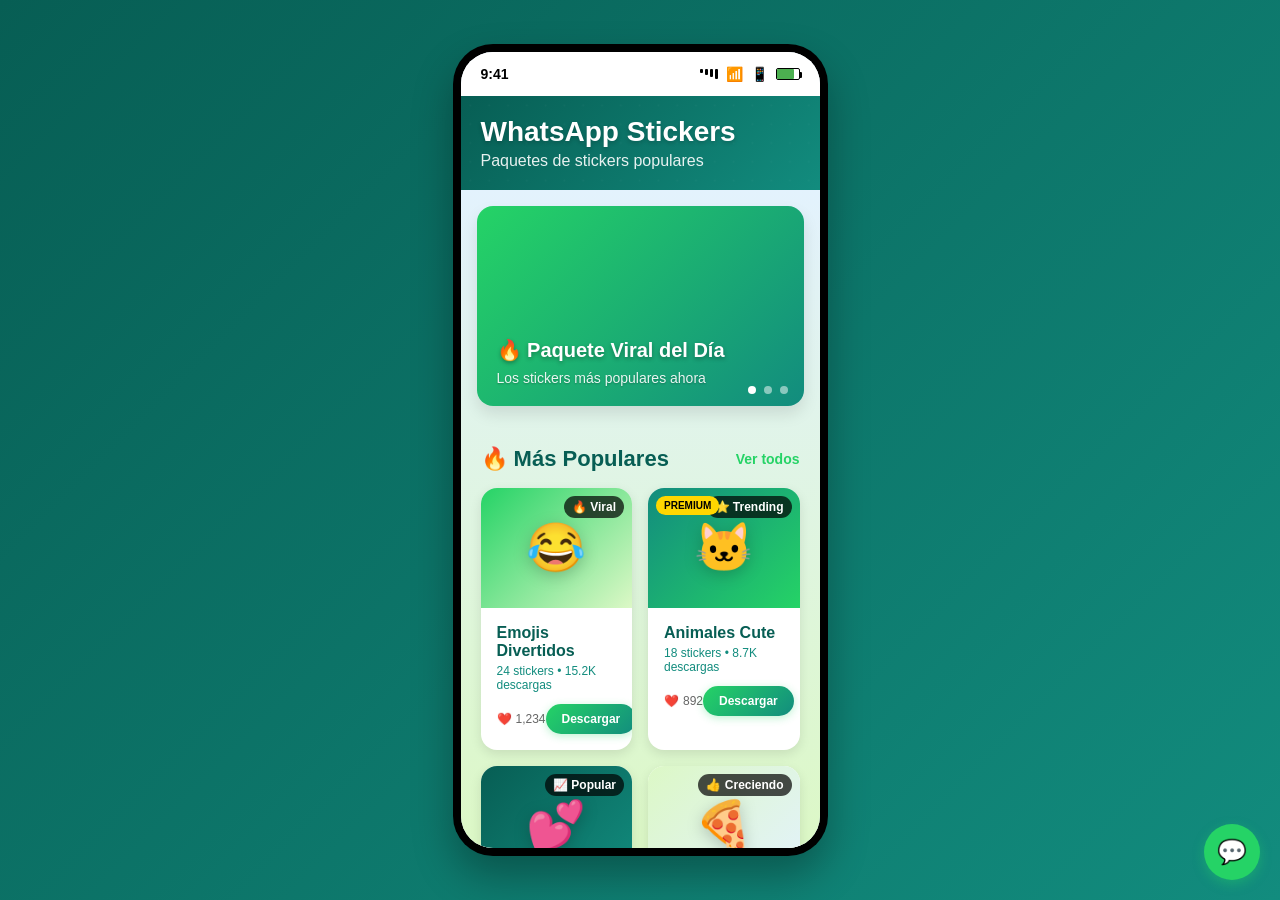
==== mobile_preview/mobile_app_preview.html @ 0014c50a "auto-commit for f7a5cd23-38b1-4c80-8bac-7aea93cbedb6" ====
<!DOCTYPE html>
<html lang="es">
<head>
    <meta charset="UTF-8">
    <meta name="viewport" content="width=device-width, initial-scale=1.0">
    <title>WhatsApp Stickers - Vista Móvil</title>
    <style>
        * {
            margin: 0;
            padding: 0;
            box-sizing: border-box;
        }

        body {
            font-family: -apple-system, BlinkMacSystemFont, 'Segoe UI', Roboto, sans-serif;
            background: linear-gradient(135deg, #075E54 0%, #128C7E 100%);
            min-height: 100vh;
            display: flex;
            justify-content: center;
            align-items: center;
            padding: 20px;
        }

        .phone-container {
            width: 375px;
            height: 812px;
            background: #000;
            border-radius: 40px;
            padding: 8px;
            box-shadow: 0 20px 40px rgba(0,0,0,0.3);
            position: relative;
        }

        .phone-screen {
            width: 100%;
            height: 100%;
            background: #E3F2FD;
            border-radius: 32px;
            overflow: hidden;
            display: flex;
            flex-direction: column;
        }

        /* Status Bar */
        .status-bar {
            height: 44px;
            background: #fff;
            display: flex;
            justify-content: space-between;
            align-items: center;
            padding: 0 20px;
            font-size: 14px;
            font-weight: 600;
        }

        .status-left {
            display: flex;
            align-items: center;
            gap: 4px;
        }

        .signal-bars {
            display: flex;
            gap: 2px;
        }

        .bar {
            width: 3px;
            background: #000;
            border-radius: 1px;
        }

        .bar:nth-child(1) { height: 4px; }
        .bar:nth-child(2) { height: 6px; }
        .bar:nth-child(3) { height: 8px; }
        .bar:nth-child(4) { height: 10px; }

        .status-right {
            display: flex;
            align-items: center;
            gap: 8px;
        }

        .battery {
            width: 24px;
            height: 12px;
            border: 1px solid #000;
            border-radius: 2px;
            position: relative;
        }

        .battery::after {
            content: '';
            position: absolute;
            right: -3px;
            top: 3px;
            width: 2px;
            height: 6px;
            background: #000;
            border-radius: 0 1px 1px 0;
        }

        .battery-fill {
            width: 80%;
            height: 100%;
            background: #4CAF50;
            border-radius: 1px;
        }

        /* Header */
        .app-header {
            background: linear-gradient(135deg, #075E54 0%, #128C7E 100%);
            padding: 20px;
            color: white;
            position: relative;
            overflow: hidden;
        }

        .app-header::before {
            content: '';
            position: absolute;
            top: 0;
            left: 0;
            right: 0;
            bottom: 0;
            background: url('data:image/svg+xml,<svg xmlns="http://www.w3.org/2000/svg" viewBox="0 0 100 100"><defs><pattern id="whatsapp-pattern" x="0" y="0" width="20" height="20" patternUnits="userSpaceOnUse"><circle cx="10" cy="10" r="1" fill="rgba(255,255,255,0.1)"/></pattern></defs><rect width="100" height="100" fill="url(%23whatsapp-pattern)"/></svg>');
            opacity: 0.3;
        }

        .header-title {
            font-size: 28px;
            font-weight: 700;
            color: white;
            margin: 0;
            position: relative;
            z-index: 2;
            text-shadow: 0 2px 4px rgba(0,0,0,0.2);
        }

        .header-subtitle {
            font-size: 16px;
            color: rgba(255,255,255,0.9);
            margin-top: 4px;
            position: relative;
            z-index: 2;
        }

        /* Main Content */
        .main-content {
            flex: 1;
            overflow-y: auto;
            background: linear-gradient(to bottom, #E3F2FD 0%, #DCF8C6 100%);
        }

        /* Banner Slider */
        .banner-slider {
            height: 200px;
            margin: 16px;
            border-radius: 16px;
            overflow: hidden;
            position: relative;
            box-shadow: 0 8px 16px rgba(0,0,0,0.1);
        }

        .banner-slide {
            width: 100%;
            height: 100%;
            position: absolute;
            top: 0;
            left: 0;
            opacity: 0;
            transition: opacity 0.5s ease-in-out;
            background: linear-gradient(135deg, #ff6b6b, #4ecdc4);
            display: flex;
            align-items: end;
            padding: 20px;
            color: white;
        }

        .banner-slide.active {
            opacity: 1;
        }

        .banner-slide.banner-1 {
            background: linear-gradient(135deg, #25D366, #128C7E);
        }

        .banner-slide.banner-2 {
            background: linear-gradient(135deg, #075E54, #25D366);
        }

        .banner-slide.banner-3 {
            background: linear-gradient(135deg, #DCF8C6, #25D366);
            color: #075E54;
        }

        .banner-content h3 {
            font-size: 20px;
            font-weight: 700;
            margin-bottom: 8px;
            text-shadow: 0 2px 4px rgba(0,0,0,0.3);
        }

        .banner-content p {
            font-size: 14px;
            opacity: 0.9;
            text-shadow: 0 1px 2px rgba(0,0,0,0.3);
        }

        .banner-indicators {
            position: absolute;
            bottom: 12px;
            right: 16px;
            display: flex;
            gap: 8px;
        }

        .indicator {
            width: 8px;
            height: 8px;
            border-radius: 50%;
            background: rgba(255,255,255,0.5);
            transition: background 0.3s;
        }

        .indicator.active {
            background: white;
        }

        /* Section Headers */
        .section-header {
            padding: 24px 20px 16px;
            display: flex;
            justify-content: space-between;
            align-items: center;
        }

        .section-title {
            font-size: 22px;
            font-weight: 700;
            color: #075E54;
        }

        .view-all {
            font-size: 14px;
            color: #25D366;
            font-weight: 600;
        }

        /* Package Grid */
        .packages-grid {
            display: grid;
            grid-template-columns: 1fr 1fr;
            gap: 16px;
            padding: 0 20px 20px;
        }

        .package-card {
            background: white;
            border-radius: 16px;
            overflow: hidden;
            box-shadow: 0 4px 12px rgba(0,0,0,0.1);
            transition: transform 0.2s, box-shadow 0.2s;
            cursor: pointer;
        }

        .package-card:hover {
            transform: translateY(-2px);
            box-shadow: 0 8px 20px rgba(0,0,0,0.15);
        }

        .package-preview {
            width: 100%;
            height: 120px;
            background: linear-gradient(135deg, #f093fb, #f5576c);
            display: flex;
            align-items: center;
            justify-content: center;
            position: relative;
        }

        .package-preview.preview-1 {
            background: linear-gradient(135deg, #25D366, #DCF8C6);
        }

        .package-preview.preview-2 {
            background: linear-gradient(135deg, #128C7E, #25D366);
        }

        .package-preview.preview-3 {
            background: linear-gradient(135deg, #075E54, #128C7E);
        }

        .package-preview.preview-4 {
            background: linear-gradient(135deg, #DCF8C6, #E3F2FD);
        }

        .package-preview.preview-5 {
            background: linear-gradient(135deg, #25D366, #E3F2FD);
        }

        .package-preview.preview-6 {
            background: linear-gradient(135deg, #128C7E, #DCF8C6);
        }

        .sticker-preview {
            font-size: 48px;
            filter: drop-shadow(0 4px 8px rgba(0,0,0,0.2));
        }

        .popularity-badge {
            position: absolute;
            top: 8px;
            right: 8px;
            background: rgba(0,0,0,0.7);
            color: white;
            padding: 4px 8px;
            border-radius: 12px;
            font-size: 12px;
            font-weight: 600;
        }

        .premium-badge {
            position: absolute;
            top: 8px;
            left: 8px;
            background: #FFD700;
            color: #000;
            padding: 4px 8px;
            border-radius: 12px;
            font-size: 10px;
            font-weight: 700;
        }

        .package-info {
            padding: 16px;
        }

        .package-name {
            font-size: 16px;
            font-weight: 600;
            color: #075E54;
            margin-bottom: 4px;
        }

        .package-stats {
            font-size: 12px;
            color: #128C7E;
            margin-bottom: 12px;
            font-weight: 500;
        }

        .package-actions {
            display: flex;
            justify-content: space-between;
            align-items: center;
        }

        .like-button {
            display: flex;
            align-items: center;
            gap: 4px;
            background: none;
            border: none;
            color: #666;
            font-size: 12px;
            cursor: pointer;
            transition: color 0.2s;
        }

        .like-button.liked {
            color: #25D366;
        }

        .download-button {
            background: linear-gradient(135deg, #25D366, #128C7E);
            color: white;
            border: none;
            padding: 8px 16px;
            border-radius: 20px;
            font-size: 12px;
            font-weight: 600;
            cursor: pointer;
            transition: all 0.2s;
            box-shadow: 0 2px 8px rgba(37, 211, 102, 0.3);
        }

        .download-button:hover {
            background: linear-gradient(135deg, #128C7E, #075E54);
            transform: translateY(-1px);
            box-shadow: 0 4px 12px rgba(37, 211, 102, 0.4);
        }

        /* Social Media Section */
        .social-section {
            background: white;
            margin: 20px;
            border-radius: 16px;
            padding: 20px;
            box-shadow: 0 4px 12px rgba(0,0,0,0.1);
        }

        .social-header {
            font-size: 18px;
            font-weight: 600;
            color: #075E54;
            margin-bottom: 16px;
            text-align: center;
        }

        .social-links {
            display: flex;
            justify-content: space-around;
            flex-wrap: wrap;
            gap: 16px;
        }

        .social-link {
            display: flex;
            flex-direction: column;
            align-items: center;
            text-decoration: none;
            color: #666;
            transition: transform 0.2s;
        }

        .social-link:hover {
            transform: scale(1.1);
        }

        .social-icon {
            width: 48px;
            height: 48px;
            border-radius: 12px;
            display: flex;
            align-items: center;
            justify-content: center;
            font-size: 24px;
            color: white;
            margin-bottom: 8px;
        }

        .social-tiktok { background: #000; }
        .social-instagram { background: linear-gradient(45deg, #f09433, #e6683c, #dc2743, #cc2366, #bc1888); }
        .social-facebook { background: #1877f2; }
        .social-twitter { background: #000; }
        .social-whatsapp { background: linear-gradient(135deg, #25D366, #128C7E); }

        .social-name {
            font-size: 12px;
            font-weight: 500;
        }

        /* Modal for Package Detail */
        .modal-overlay {
            position: fixed;
            top: 0;
            left: 0;
            right: 0;
            bottom: 0;
            background: rgba(0,0,0,0.5);
            z-index: 1000;
            display: none;
            align-items: center;
            justify-content: center;
        }

        .modal-content {
            background: white;
            width: 90%;
            max-width: 400px;
            border-radius: 20px;
            padding: 24px;
            text-align: center;
        }

        .modal-close {
            position: absolute;
            top: 16px;
            right: 16px;
            background: none;
            border: none;
            font-size: 24px;
            cursor: pointer;
        }

        .sticker-grid {
            display: grid;
            grid-template-columns: repeat(4, 1fr);
            gap: 8px;
            margin: 20px 0;
        }

        .sticker-item {
            aspect-ratio: 1;
            background: #f0f0f0;
            border-radius: 12px;
            display: flex;
            align-items: center;
            justify-content: center;
            font-size: 32px;
        }

        .share-whatsapp {
            background: #25d366;
            color: white;
            border: none;
            padding: 16px 32px;
            border-radius: 25px;
            font-size: 16px;
            font-weight: 600;
            cursor: pointer;
            width: 100%;
            margin-top: 16px;
        }

        /* Floating Action Button */
        .fab {
            position: fixed;
            bottom: 20px;
            right: 20px;
            width: 56px;
            height: 56px;
            border-radius: 50%;
            background: #25d366;
            color: white;
            border: none;
            font-size: 24px;
            cursor: pointer;
            box-shadow: 0 4px 12px rgba(37, 211, 102, 0.4);
            z-index: 100;
        }

        @keyframes pulse {
            0% { transform: scale(1); }
            50% { transform: scale(1.1); }
            100% { transform: scale(1); }
        }

        .pulse {
            animation: pulse 2s infinite;
        }

        /* Responsive */
        @media (max-width: 480px) {
            .phone-container {
                width: 100%;
                height: 100vh;
                border-radius: 0;
                padding: 0;
            }

            .phone-screen {
                border-radius: 0;
            }
        }
    </style>
</head>
<body>
    <div class="phone-container">
        <div class="phone-screen">
            <!-- Status Bar -->
            <div class="status-bar">
                <div class="status-left">
                    <span>9:41</span>
                </div>
                <div class="status-right">
                    <div class="signal-bars">
                        <div class="bar"></div>
                        <div class="bar"></div>
                        <div class="bar"></div>
                        <div class="bar"></div>
                    </div>
                    <span>📶</span>
                    <span>📱</span>
                    <div class="battery">
                        <div class="battery-fill"></div>
                    </div>
                </div>
            </div>

            <!-- App Header -->
            <div class="app-header">
                <h1 class="header-title">WhatsApp Stickers</h1>
                <p class="header-subtitle">Paquetes de stickers populares</p>
            </div>

            <!-- Main Content -->
            <div class="main-content">
                <!-- Banner Slider -->
                <div class="banner-slider">
                    <div class="banner-slide banner-1 active">
                        <div class="banner-content">
                            <h3>🔥 Paquete Viral del Día</h3>
                            <p>Los stickers más populares ahora</p>
                        </div>
                    </div>
                    <div class="banner-slide banner-2">
                        <div class="banner-content">
                            <h3>⭐ Nuevos Paquetes</h3>
                            <p>Recién agregados para ti</p>
                        </div>
                    </div>
                    <div class="banner-slide banner-3">
                        <div class="banner-content">
                            <h3>💝 Premium Gratis</h3>
                            <p>Prueba premium por tiempo limitado</p>
                        </div>
                    </div>
                    <div class="banner-indicators">
                        <div class="indicator active"></div>
                        <div class="indicator"></div>
                        <div class="indicator"></div>
                    </div>
                </div>

                <!-- Popular Packages Section -->
                <div class="section-header">
                    <h2 class="section-title">🔥 Más Populares</h2>
                    <span class="view-all">Ver todos</span>
                </div>

                <div class="packages-grid">
                    <div class="package-card" onclick="openPackageDetail('Emojis Divertidos', 'emoji')">
                        <div class="package-preview preview-1">
                            <div class="sticker-preview">😂</div>
                            <div class="popularity-badge">🔥 Viral</div>
                        </div>
                        <div class="package-info">
                            <div class="package-name">Emojis Divertidos</div>
                            <div class="package-stats">24 stickers • 15.2K descargas</div>
                            <div class="package-actions">
                                <button class="like-button" onclick="toggleLike(this, event)">
                                    ❤️ <span>1,234</span>
                                </button>
                                <button class="download-button" onclick="downloadPackage(event)">Descargar</button>
                            </div>
                        </div>
                    </div>

                    <div class="package-card" onclick="openPackageDetail('Animales Cute', 'animals')">
                        <div class="package-preview preview-2">
                            <div class="sticker-preview">🐱</div>
                            <div class="popularity-badge">⭐ Trending</div>
                            <div class="premium-badge">PREMIUM</div>
                        </div>
                        <div class="package-info">
                            <div class="package-name">Animales Cute</div>
                            <div class="package-stats">18 stickers • 8.7K descargas</div>
                            <div class="package-actions">
                                <button class="like-button" onclick="toggleLike(this, event)">
                                    ❤️ <span>892</span>
                                </button>
                                <button class="download-button" onclick="downloadPackage(event)">Descargar</button>
                            </div>
                        </div>
                    </div>

                    <div class="package-card" onclick="openPackageDetail('Amor y Corazones', 'love')">
                        <div class="package-preview preview-3">
                            <div class="sticker-preview">💕</div>
                            <div class="popularity-badge">📈 Popular</div>
                        </div>
                        <div class="package-info">
                            <div class="package-name">Amor y Corazones</div>
                            <div class="package-stats">20 stickers • 6.3K descargas</div>
                            <div class="package-actions">
                                <button class="like-button" onclick="toggleLike(this, event)">
                                    ❤️ <span>756</span>
                                </button>
                                <button class="download-button" onclick="downloadPackage(event)">Descargar</button>
                            </div>
                        </div>
                    </div>

                    <div class="package-card" onclick="openPackageDetail('Comida Kawaii', 'food')">
                        <div class="package-preview preview-4">
                            <div class="sticker-preview">🍕</div>
                            <div class="popularity-badge">👍 Creciendo</div>
                        </div>
                        <div class="package-info">
                            <div class="package-name">Comida Kawaii</div>
                            <div class="package-stats">16 stickers • 3.1K descargas</div>
                            <div class="package-actions">
                                <button class="like-button" onclick="toggleLike(this, event)">
                                    ❤️ <span>423</span>
                                </button>
                                <button class="download-button" onclick="downloadPackage(event)">Descargar</button>
                            </div>
                        </div>
                    </div>

                    <div class="package-card" onclick="openPackageDetail('Memes Clásicos', 'memes')">
                        <div class="package-preview preview-5">
                            <div class="sticker-preview">😎</div>
                            <div class="popularity-badge">📦 Nuevo</div>
                        </div>
                        <div class="package-info">
                            <div class="package-name">Memes Clásicos</div>
                            <div class="package-stats">22 stickers • 1.8K descargas</div>
                            <div class="package-actions">
                                <button class="like-button" onclick="toggleLike(this, event)">
                                    ❤️ <span>189</span>
                                </button>
                                <button class="download-button" onclick="downloadPackage(event)">Descargar</button>
                            </div>
                        </div>
                    </div>

                    <div class="package-card" onclick="openPackageDetail('Fiesta y Celebración', 'party')">
                        <div class="package-preview preview-6">
                            <div class="sticker-preview">🎉</div>
                            <div class="popularity-badge">👍 Creciendo</div>
                        </div>
                        <div class="package-info">
                            <div class="package-name">Fiesta y Celebración</div>
                            <div class="package-stats">25 stickers • 2.5K descargas</div>
                            <div class="package-actions">
                                <button class="like-button" onclick="toggleLike(this, event)">
                                    ❤️ <span>312</span>
                                </button>
                                <button class="download-button" onclick="downloadPackage(event)">Descargar</button>
                            </div>
                        </div>
                    </div>
                </div>

                <!-- Social Media Section -->
                <div class="social-section">
                    <h3 class="social-header">💬 Síguenos en Redes Sociales</h3>
                    <div class="social-links">
                        <a href="#" class="social-link" onclick="openSocial('tiktok')">
                            <div class="social-icon social-tiktok">🎵</div>
                            <span class="social-name">TikTok</span>
                        </a>
                        <a href="#" class="social-link" onclick="openSocial('instagram')">
                            <div class="social-icon social-instagram">📷</div>
                            <span class="social-name">Instagram</span>
                        </a>
                        <a href="#" class="social-link" onclick="openSocial('facebook')">
                            <div class="social-icon social-facebook">👍</div>
                            <span class="social-name">Facebook</span>
                        </a>
                        <a href="#" class="social-link" onclick="openSocial('twitter')">
                            <div class="social-icon social-twitter">🐦</div>
                            <span class="social-name">X</span>
                        </a>
                        <a href="#" class="social-link" onclick="openSocial('whatsapp')">
                            <div class="social-icon social-whatsapp">💬</div>
                            <span class="social-name">Canal</span>
                        </a>
                    </div>
                </div>

                <div style="height: 100px;"></div> <!-- Spacer -->
            </div>
        </div>
    </div>

    <!-- Floating WhatsApp Button -->
    <button class="fab pulse" onclick="openWhatsApp()">💬</button>

    <!-- Package Detail Modal -->
    <div class="modal-overlay" id="packageModal">
        <div class="modal-content">
            <button class="modal-close" onclick="closeModal()">×</button>
            <h3 id="modalTitle">Nombre del Paquete</h3>
            <div class="sticker-grid" id="stickerGrid">
                <!-- Stickers will be populated here -->
            </div>
            <button class="share-whatsapp" onclick="shareToWhatsApp()">
                📱 Agregar a WhatsApp
            </button>
        </div>
    </div>

    <script>
        // Banner Slider Auto-scroll
        let currentBanner = 0;
        const banners = document.querySelectorAll('.banner-slide');
        const indicators = document.querySelectorAll('.indicator');

        function showBanner(index) {
            banners.forEach(banner => banner.classList.remove('active'));
            indicators.forEach(indicator => indicator.classList.remove('active'));
            
            banners[index].classList.add('active');
            indicators[index].classList.add('active');
        }

        function nextBanner() {
            currentBanner = (currentBanner + 1) % banners.length;
            showBanner(currentBanner);
        }

        // Auto-scroll every 4 seconds
        setInterval(nextBanner, 4000);

        // Like functionality
        function toggleLike(button, event) {
            event.stopPropagation();
            button.classList.toggle('liked');
            
            const likeCount = button.querySelector('span');
            let count = parseInt(likeCount.textContent.replace(',', ''));
            
            if (button.classList.contains('liked')) {
                count++;
                button.style.color = '#ff6b6b';
                // Simulate API call to record like
                console.log('👍 Like recorded via API');
            } else {
                count--;
                button.style.color = '#666';
            }
            
            likeCount.textContent = count.toLocaleString();
        }

        // Download functionality
        function downloadPackage(event) {
            event.stopPropagation();
            
            // Simulate API call to record download
            console.log('📥 Download recorded via API');
            
            // Show download feedback
            const button = event.target;
            const originalText = button.textContent;
            button.textContent = '✅ Descargado';
            button.style.background = '#4CAF50';
            
            setTimeout(() => {
                button.textContent = originalText;
                button.style.background = '#007AFF';
            }, 2000);
        }

        // Package detail modal
        const stickerSets = {
            'emoji': ['😂', '🤣', '😊', '😍', '🥰', '😘', '😜', '🤪', '😎', '🤩', '🥳', '😴', '🤤', '😋', '😇', '🤗', '🤔', '😬', '🙄', '😮', '🤯', '😱', '🥺', '😭'],
            'animals': ['🐱', '🐶', '🐭', '🐹', '🐰', '🦊', '🐻', '🐼', '🐨', '🐯', '🦁', '🐮', '🐷', '🐸', '🐵', '🙈', '🙉', '🙊'],
            'love': ['💕', '💖', '💗', '💘', '💝', '💞', '💟', '❤️', '🧡', '💛', '💚', '💙', '💜', '🖤', '🤍', '🤎', '❣️', '💔', '❤️‍🔥', '❤️‍🩹'],
            'food': ['🍕', '🍔', '🍟', '🌭', '🥪', '🌮', '🌯', '🥙', '🧆', '🥚', '🍳', '🥘', '🍲', '🥗', '🍿', '🧈'],
            'memes': ['😎', '🤓', '🧐', '🤨', '🙃', '😏', '🤥', '🤐', '🤫', '🤭', '🥴', '😵', '🤯', '🥶', '🥵', '😠', '🤬', '😈', '👿', '💀', '☠️', '👻'],
            'party': ['🎉', '🎊', '🥳', '🎈', '🎁', '🎂', '🍰', '🧁', '🍾', '🥂', '🍻', '🎭', '🎪', '🎨', '🎬', '🎤', '🎧', '🎵', '🎶', '🎼', '🎹', '🥁', '🎺', '🎸', '🪕']
        };

        function openPackageDetail(title, type) {
            document.getElementById('modalTitle').textContent = title;
            const stickerGrid = document.getElementById('stickerGrid');
            stickerGrid.innerHTML = '';
            
            const stickers = stickerSets[type] || [];
            stickers.forEach(sticker => {
                const stickerDiv = document.createElement('div');
                stickerDiv.className = 'sticker-item';
                stickerDiv.textContent = sticker;
                stickerGrid.appendChild(stickerDiv);
            });
            
            document.getElementById('packageModal').style.display = 'flex';
            
            // Simulate API call to record package view
            console.log(`👀 Package view recorded: ${title}`);
        }

        function closeModal() {
            document.getElementById('packageModal').style.display = 'none';
        }

        function shareToWhatsApp() {
            // Simulate API call to record download
            console.log('📱 WhatsApp share recorded via API');
            
            // Show success message
            alert('🎉 ¡Paquete agregado a WhatsApp exitosamente!\n\nAhora puedes usar estos stickers en tus chats.');
            closeModal();
        }

        function openWhatsApp() {
            // Simulate opening WhatsApp
            alert('📱 Abriendo WhatsApp...\n\n¡Usa tus nuevos stickers en tus conversaciones!');
        }

        function openSocial(platform) {
            // Simulate API call to record social media click
            console.log(`🔗 Social media click recorded: ${platform}`);
            
            const messages = {
                'tiktok': '🎵 Abriendo TikTok...\n¡Síguenos para más contenido!',
                'instagram': '📷 Abriendo Instagram...\n¡Síguenos para stickers exclusivos!',
                'facebook': '👍 Abriendo Facebook...\n¡Dale like a nuestra página!',
                'twitter': '🐦 Abriendo X...\n¡Síguenos para actualizaciones!',
                'whatsapp': '💬 Abriendo Canal WhatsApp...\n¡Únete a nuestro canal!'
            };
            
            alert(messages[platform]);
        }

        // Click outside modal to close
        document.getElementById('packageModal').addEventListener('click', function(e) {
            if (e.target === this) {
                closeModal();
            }
        });

        // Initialize
        console.log('📱 WhatsApp Stickers App Loaded');
        console.log('🔗 Backend API Ready:', 'https://tu-backend-url/api');
    </script>
</body>
</html>
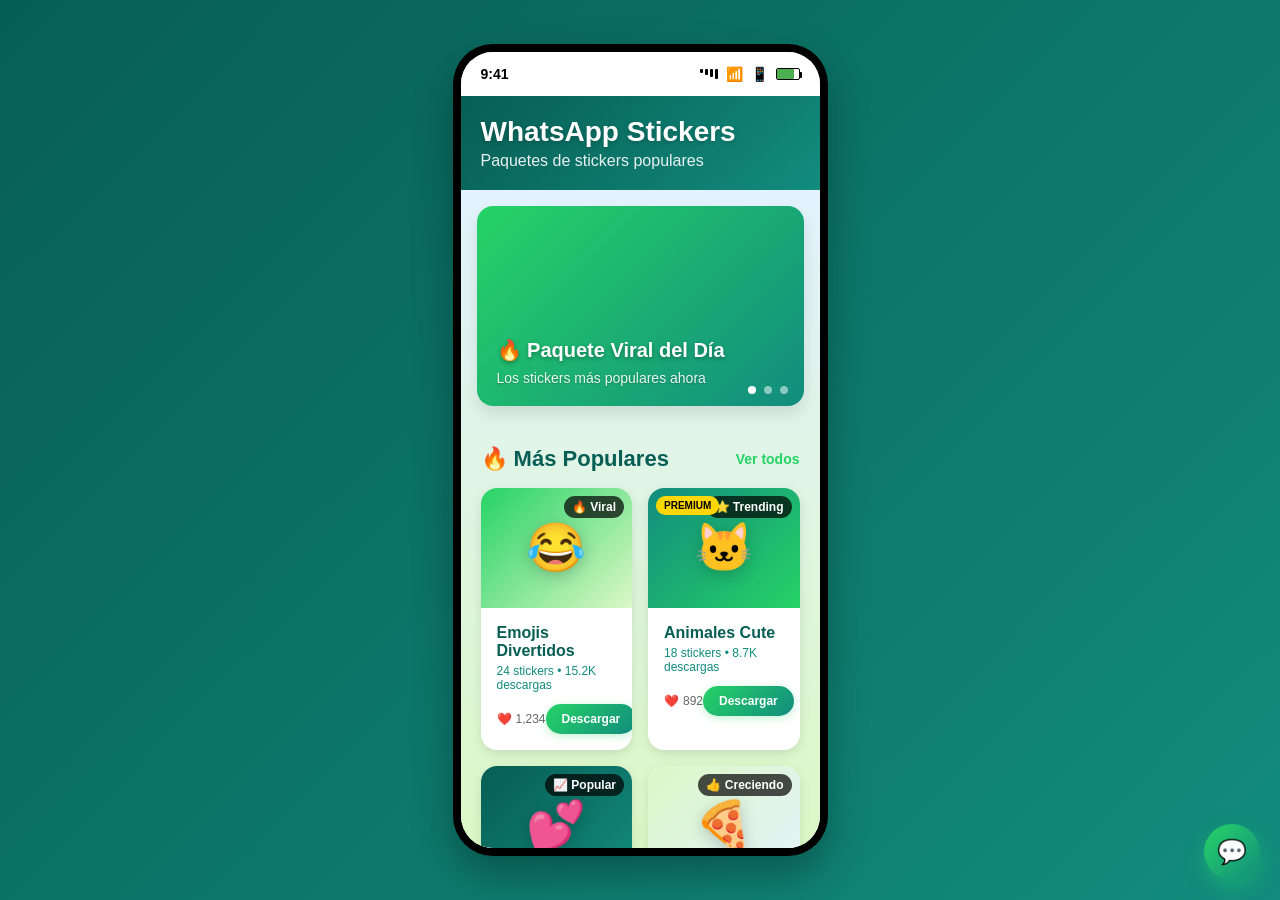
==== commit df8e9412: "auto-commit for 50c654e4-eb59-49c5-bc07-a09cb9b4e761" ====
--- a/mobile_preview/mobile_app_preview.html
+++ b/mobile_preview/mobile_app_preview.html
@@ -502,7 +502,7 @@
         }
 
         .share-whatsapp {
-            background: #25d366;
+            background: linear-gradient(135deg, #25D366, #128C7E);
             color: white;
             border: none;
             padding: 16px 32px;
@@ -512,6 +512,13 @@
             cursor: pointer;
             width: 100%;
             margin-top: 16px;
+            box-shadow: 0 4px 16px rgba(37, 211, 102, 0.3);
+            transition: all 0.2s;
+        }
+
+        .share-whatsapp:hover {
+            transform: translateY(-2px);
+            box-shadow: 0 6px 20px rgba(37, 211, 102, 0.4);
         }
 
         /* Floating Action Button */
@@ -522,13 +529,19 @@
             width: 56px;
             height: 56px;
             border-radius: 50%;
-            background: #25d366;
+            background: linear-gradient(135deg, #25D366, #128C7E);
             color: white;
             border: none;
             font-size: 24px;
             cursor: pointer;
-            box-shadow: 0 4px 12px rgba(37, 211, 102, 0.4);
+            box-shadow: 0 8px 20px rgba(37, 211, 102, 0.4);
             z-index: 100;
+            transition: all 0.3s;
+        }
+
+        .fab:hover {
+            transform: scale(1.1);
+            box-shadow: 0 12px 24px rgba(37, 211, 102, 0.5);
         }
 
         @keyframes pulse {
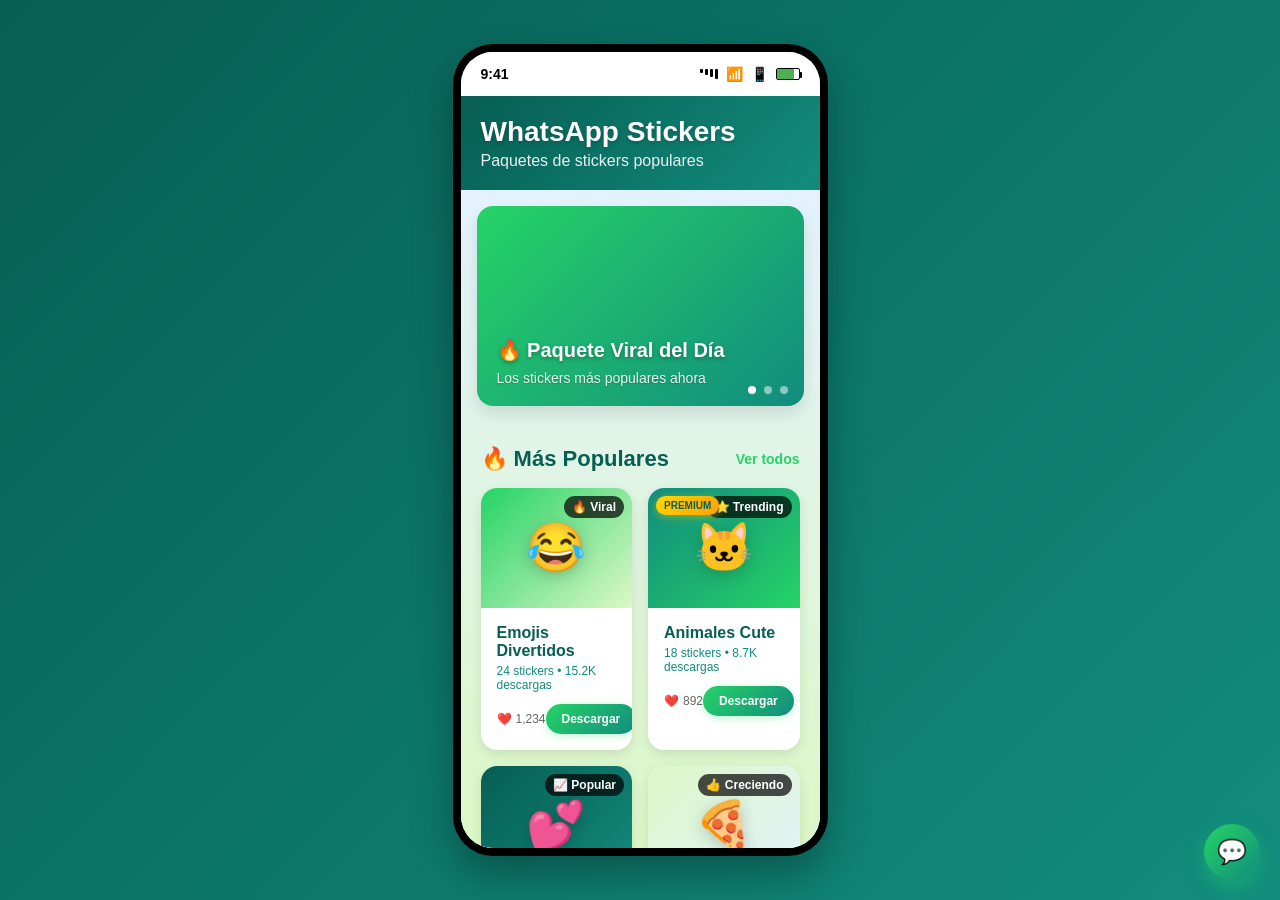
==== commit 5e1bf5d9: "auto-commit for d64d5f02-75fd-4dd2-a111-3e069ed4c441" ====
--- a/mobile_preview/mobile_app_preview.html
+++ b/mobile_preview/mobile_app_preview.html
@@ -324,12 +324,13 @@
             position: absolute;
             top: 8px;
             left: 8px;
-            background: #FFD700;
-            color: #000;
+            background: linear-gradient(135deg, #FFD700, #FFA000);
+            color: #075E54;
             padding: 4px 8px;
             border-radius: 12px;
             font-size: 10px;
             font-weight: 700;
+            box-shadow: 0 2px 8px rgba(255, 215, 0, 0.4);
         }
 
         .package-info {
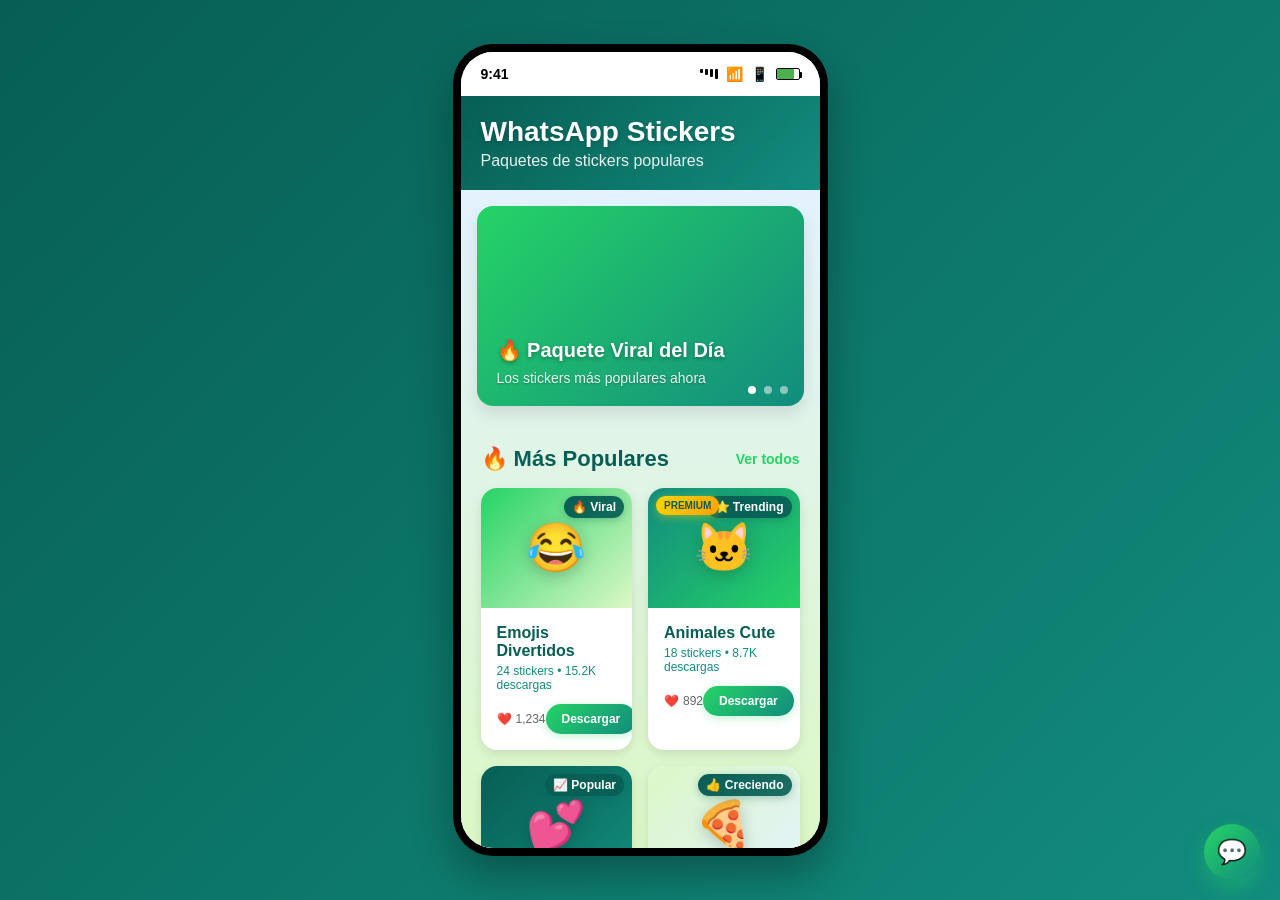
==== commit e41fca08: "auto-commit for a115e736-dc67-41b2-a621-41436801a1ff" ====
--- a/mobile_preview/mobile_app_preview.html
+++ b/mobile_preview/mobile_app_preview.html
@@ -312,12 +312,14 @@
             position: absolute;
             top: 8px;
             right: 8px;
-            background: rgba(0,0,0,0.7);
+            background: linear-gradient(135deg, #075E54, rgba(7, 94, 84, 0.9));
             color: white;
             padding: 4px 8px;
             border-radius: 12px;
             font-size: 12px;
             font-weight: 600;
+            backdrop-filter: blur(10px);
+            box-shadow: 0 2px 8px rgba(7, 94, 84, 0.3);
         }
 
         .premium-badge {
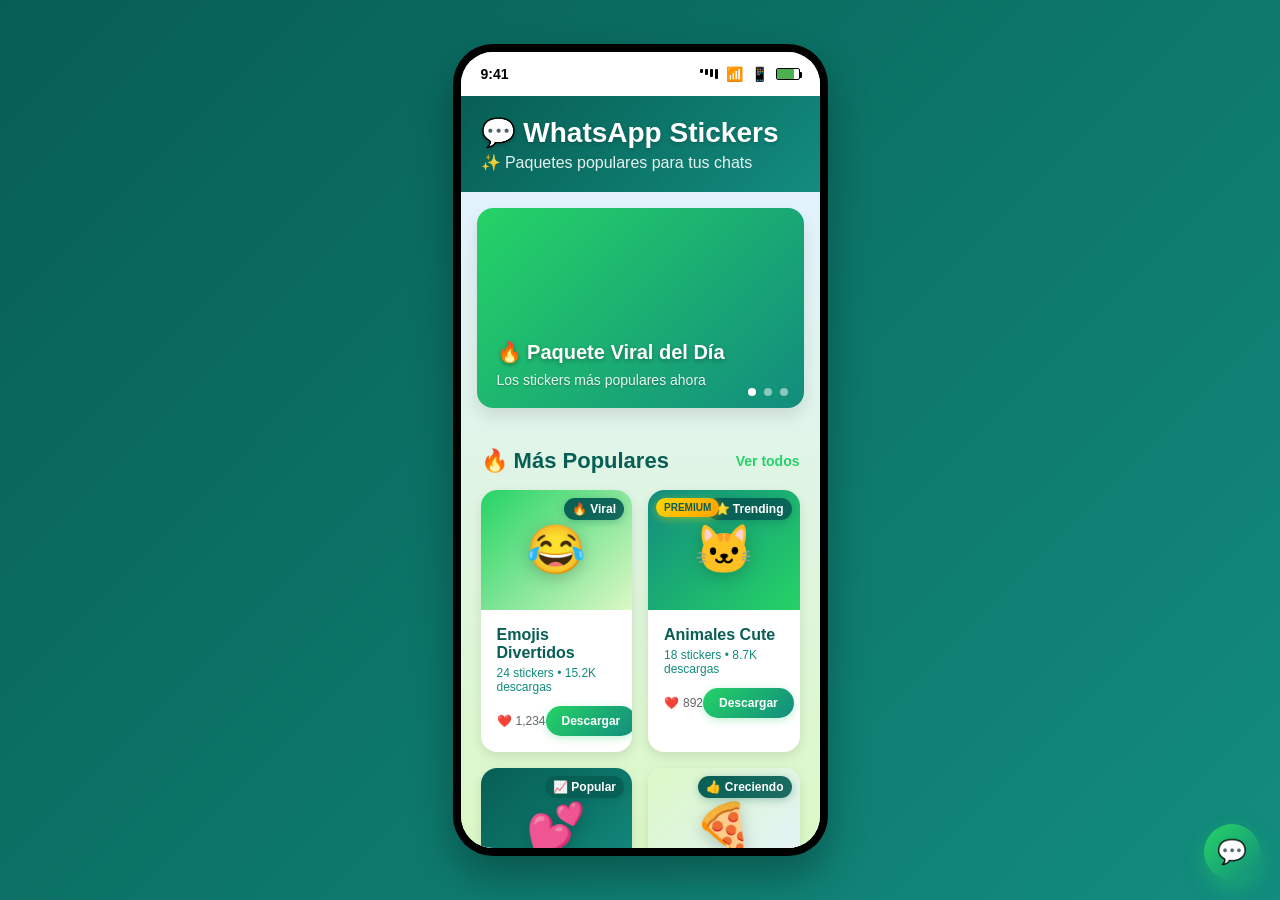
==== commit 8a9c1df5: "auto-commit for 00253bdd-46fa-44e6-a665-bb8bea5ee2e6" ====
--- a/mobile_preview/mobile_app_preview.html
+++ b/mobile_preview/mobile_app_preview.html
@@ -597,8 +597,8 @@
 
             <!-- App Header -->
             <div class="app-header">
-                <h1 class="header-title">WhatsApp Stickers</h1>
-                <p class="header-subtitle">Paquetes de stickers populares</p>
+                <h1 class="header-title">💬 WhatsApp Stickers</h1>
+                <p class="header-subtitle">✨ Paquetes populares para tus chats</p>
             </div>
 
             <!-- Main Content -->
